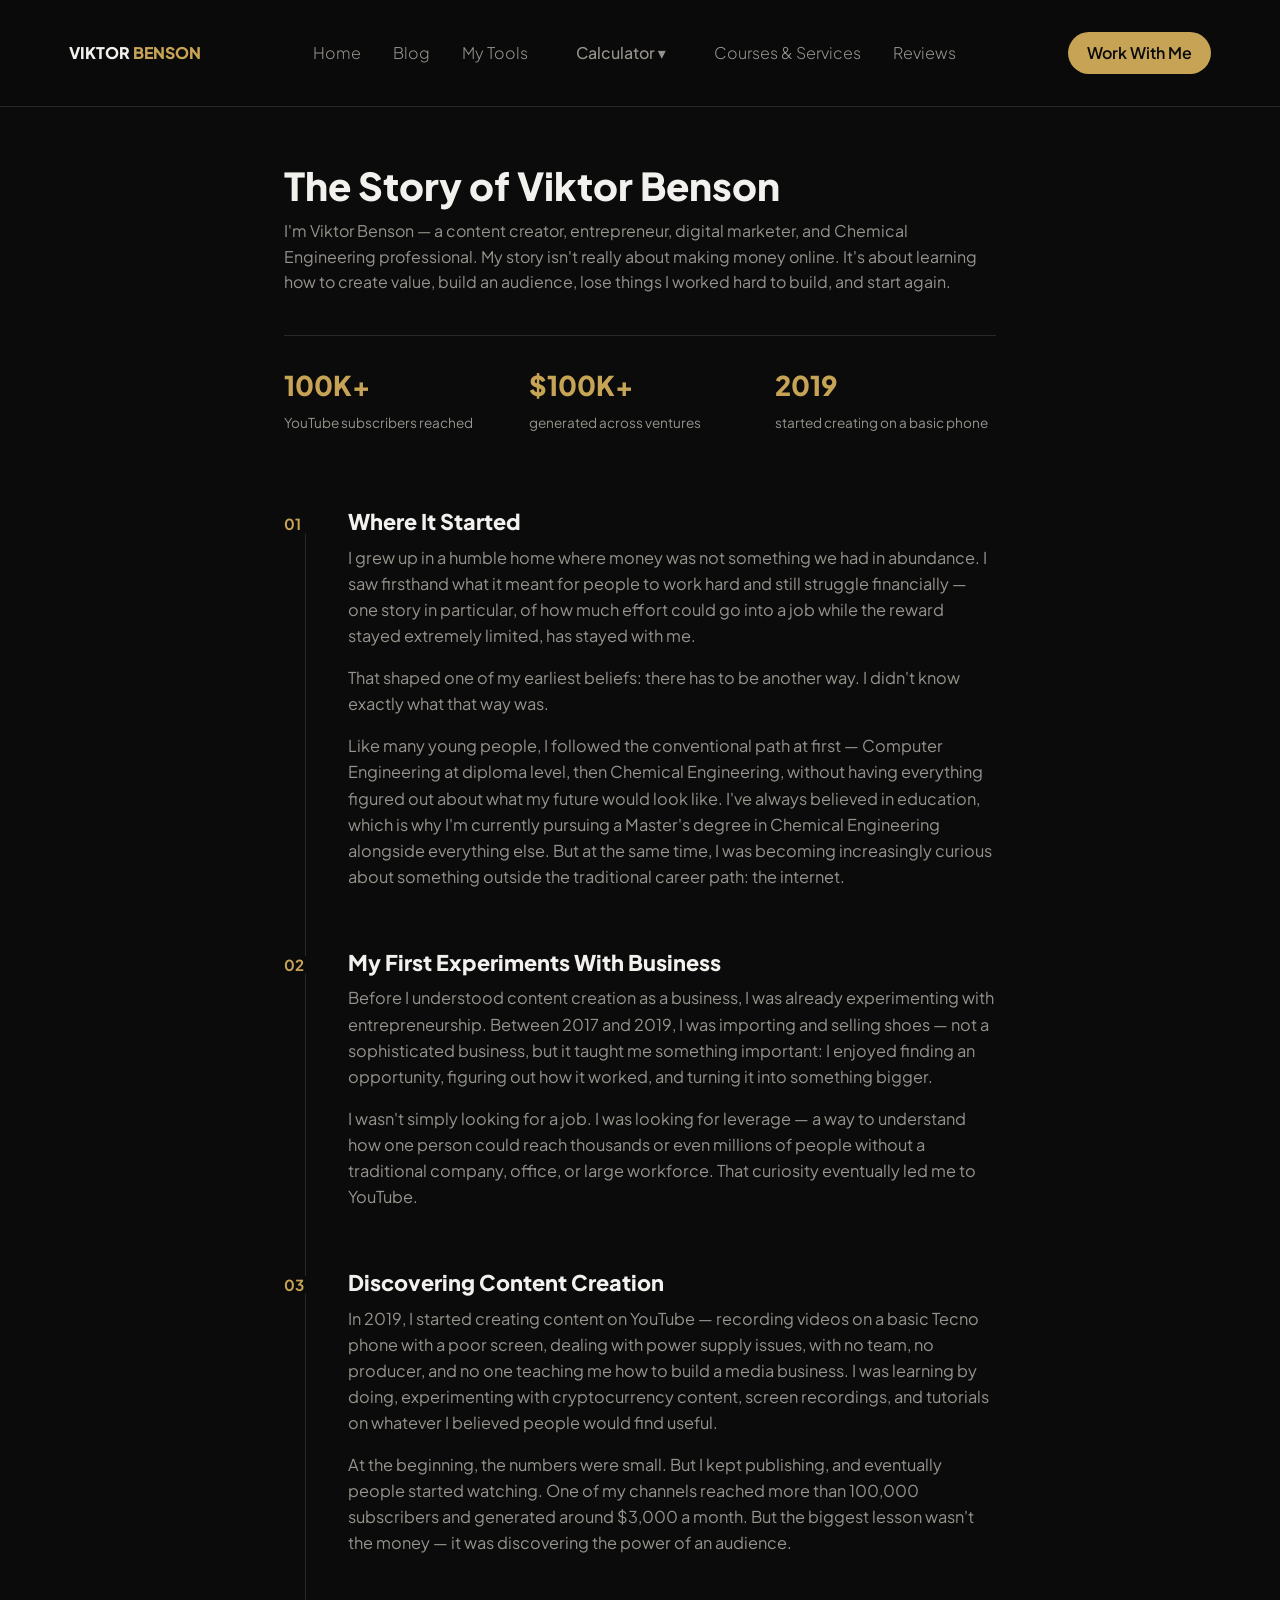
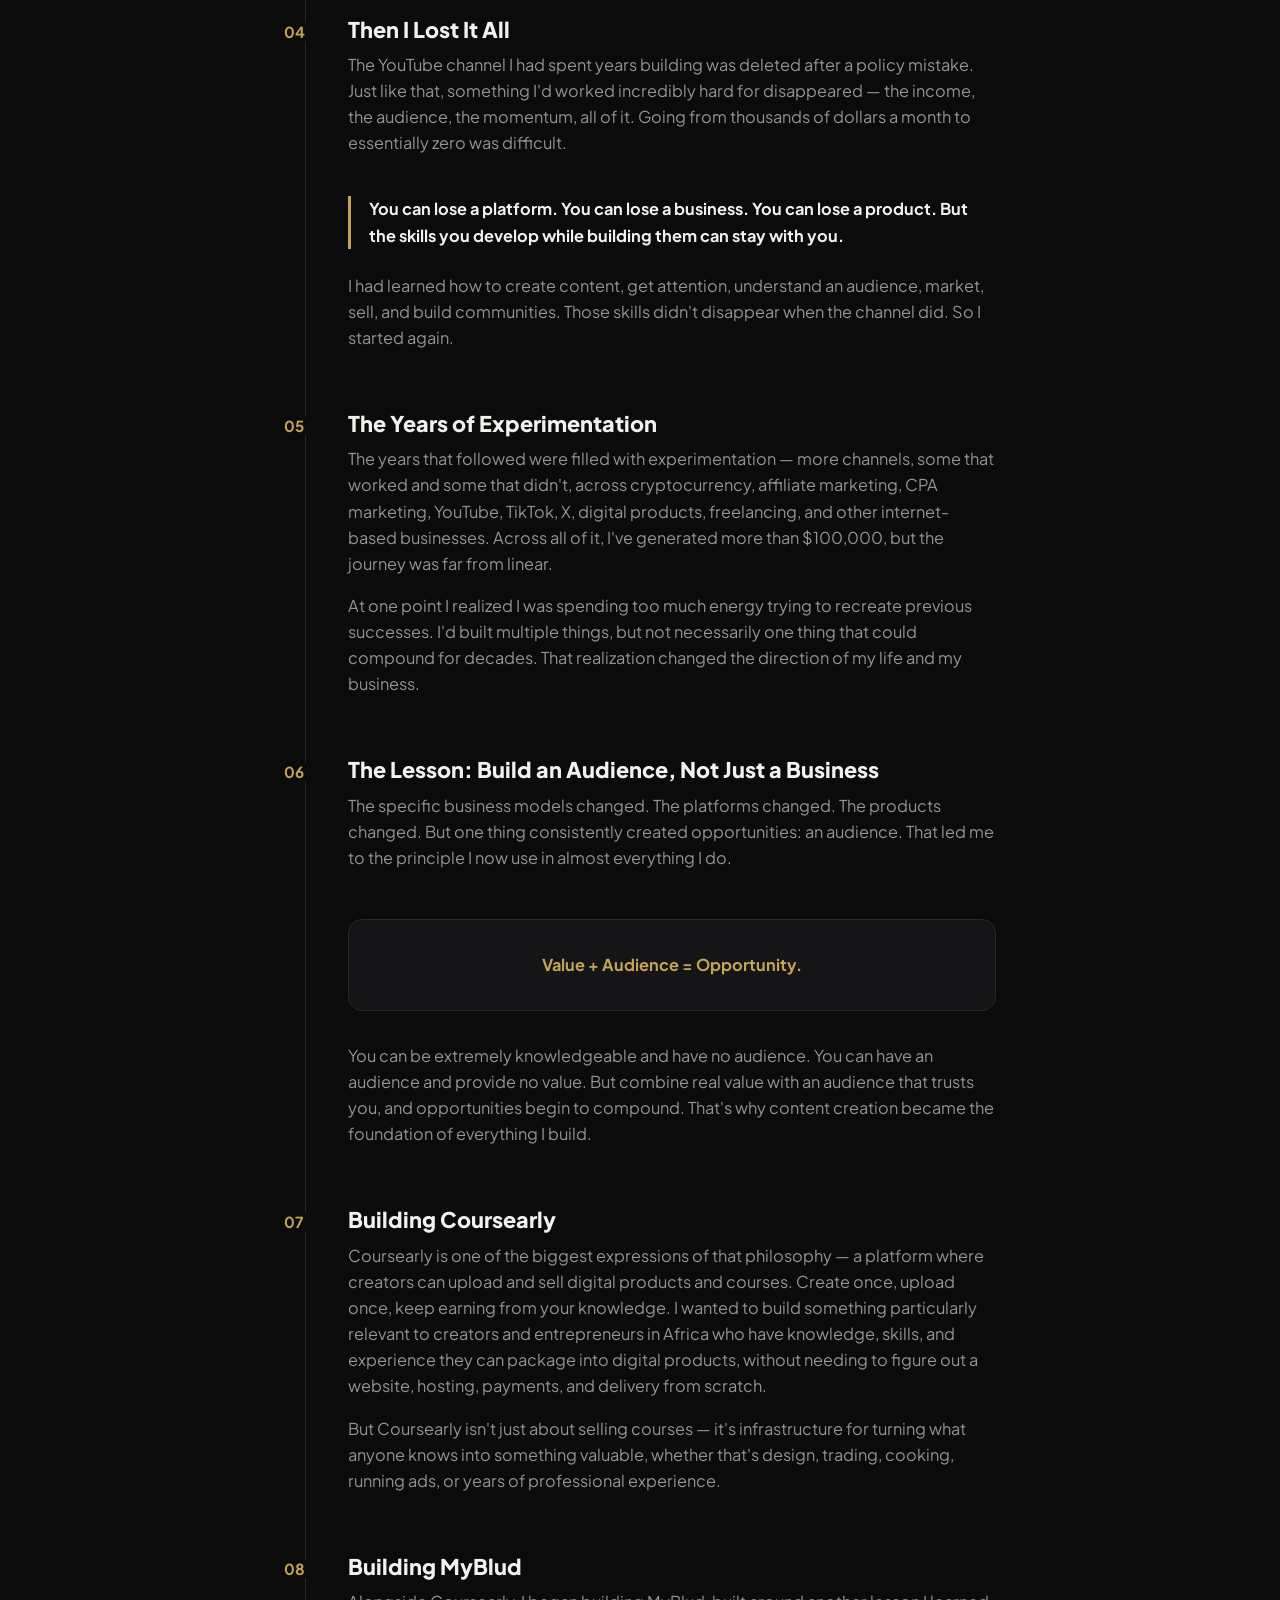
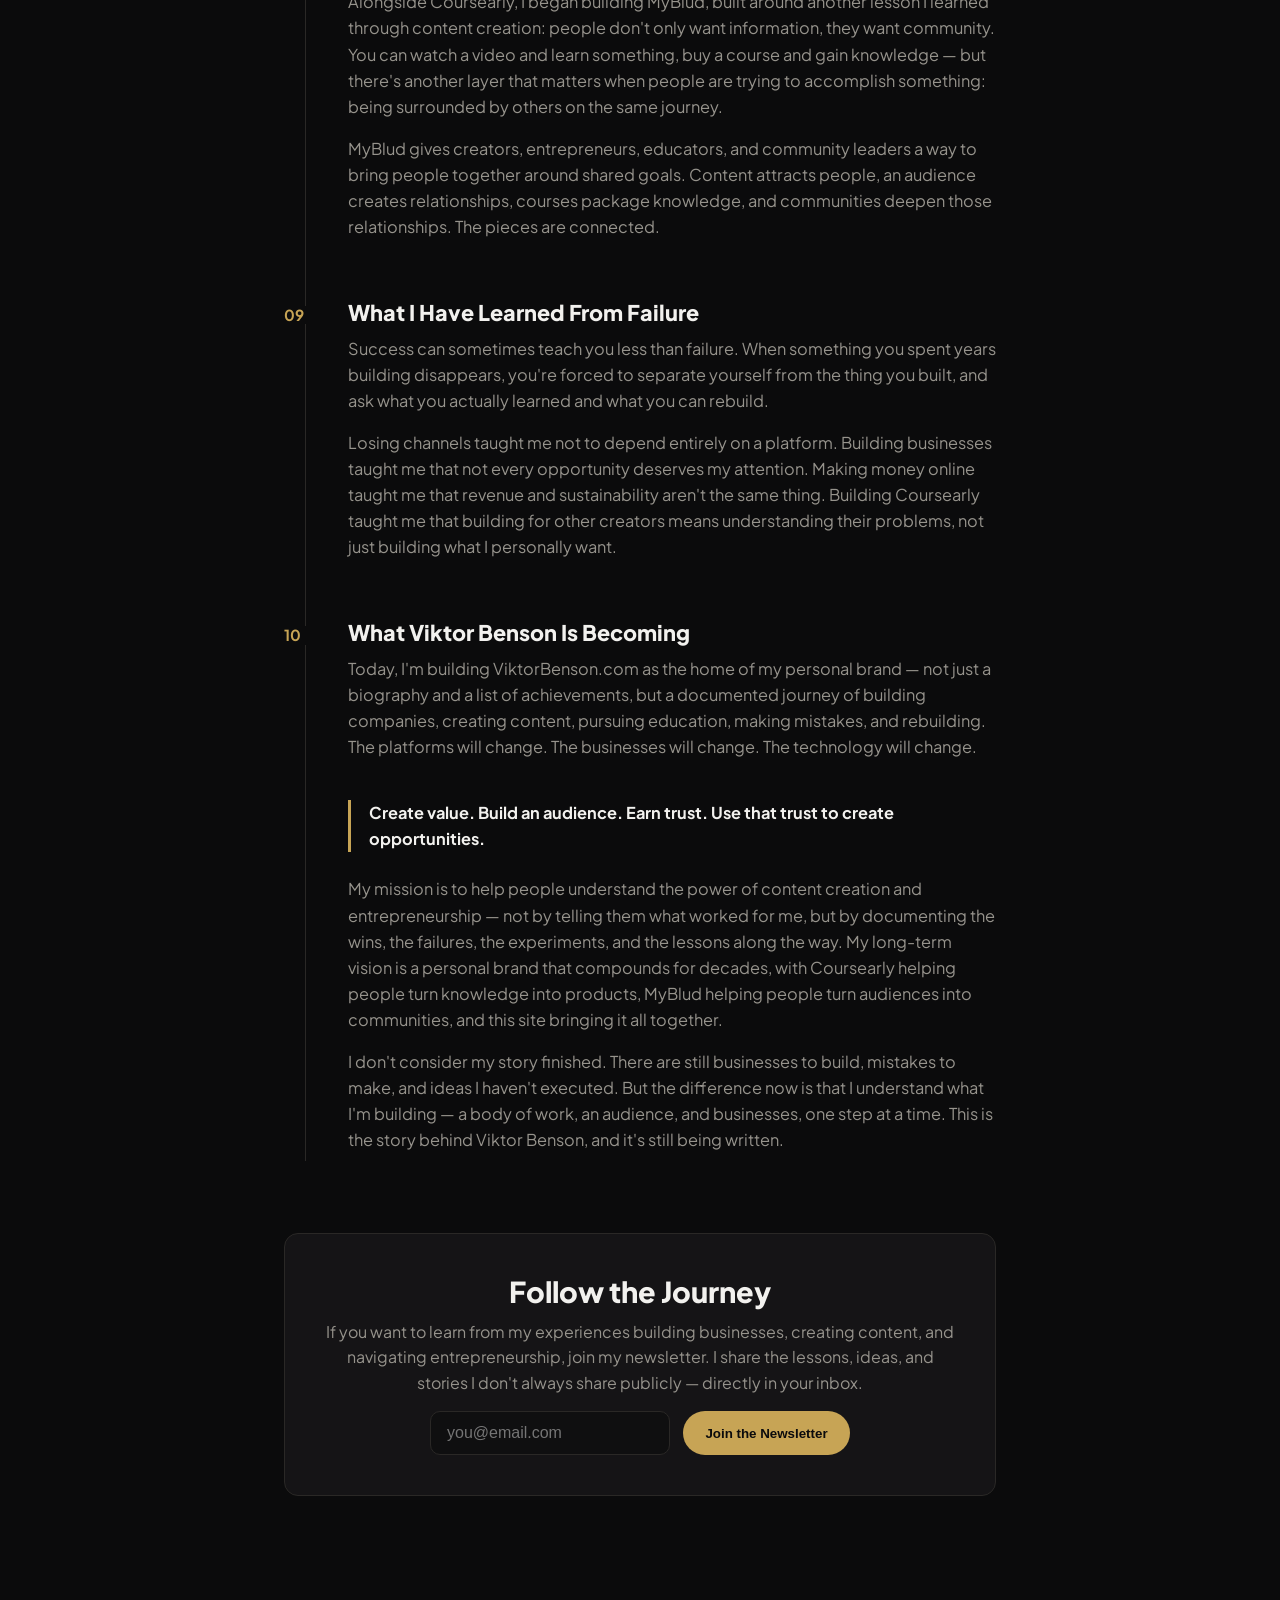
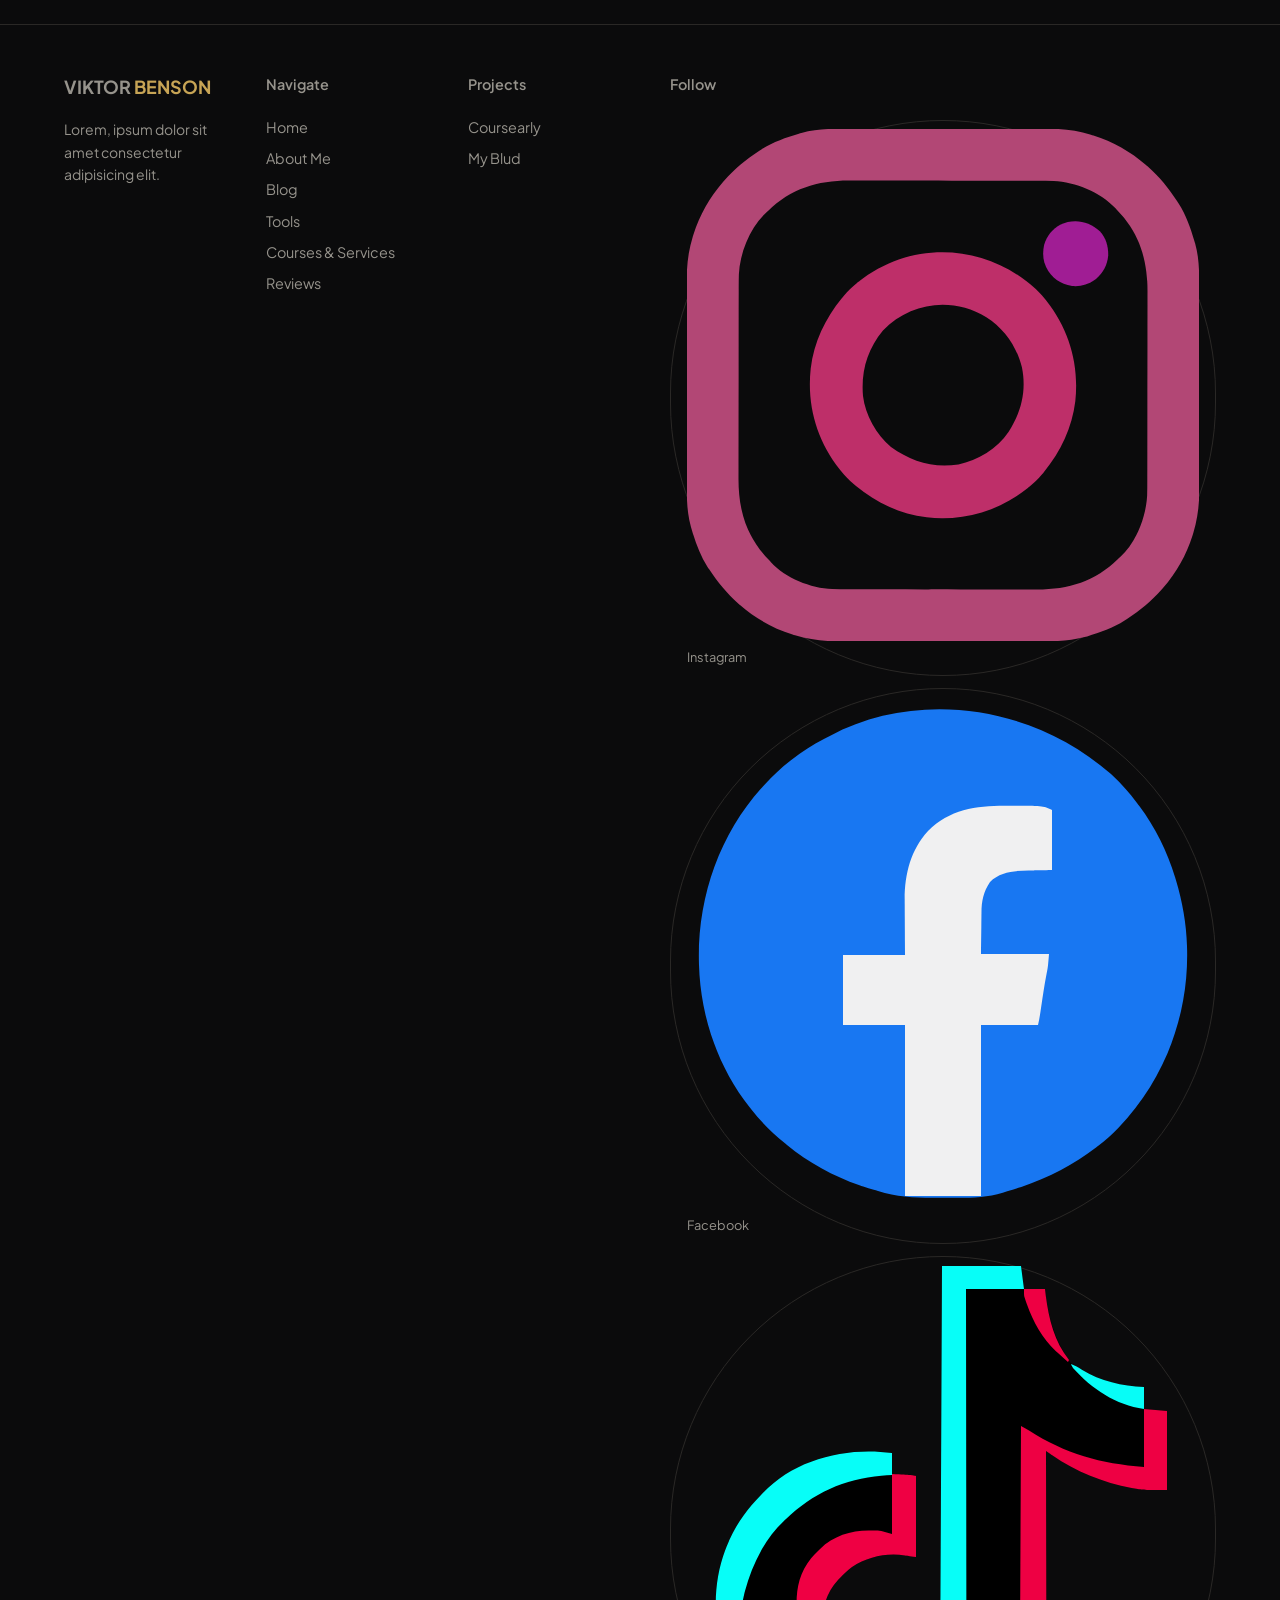
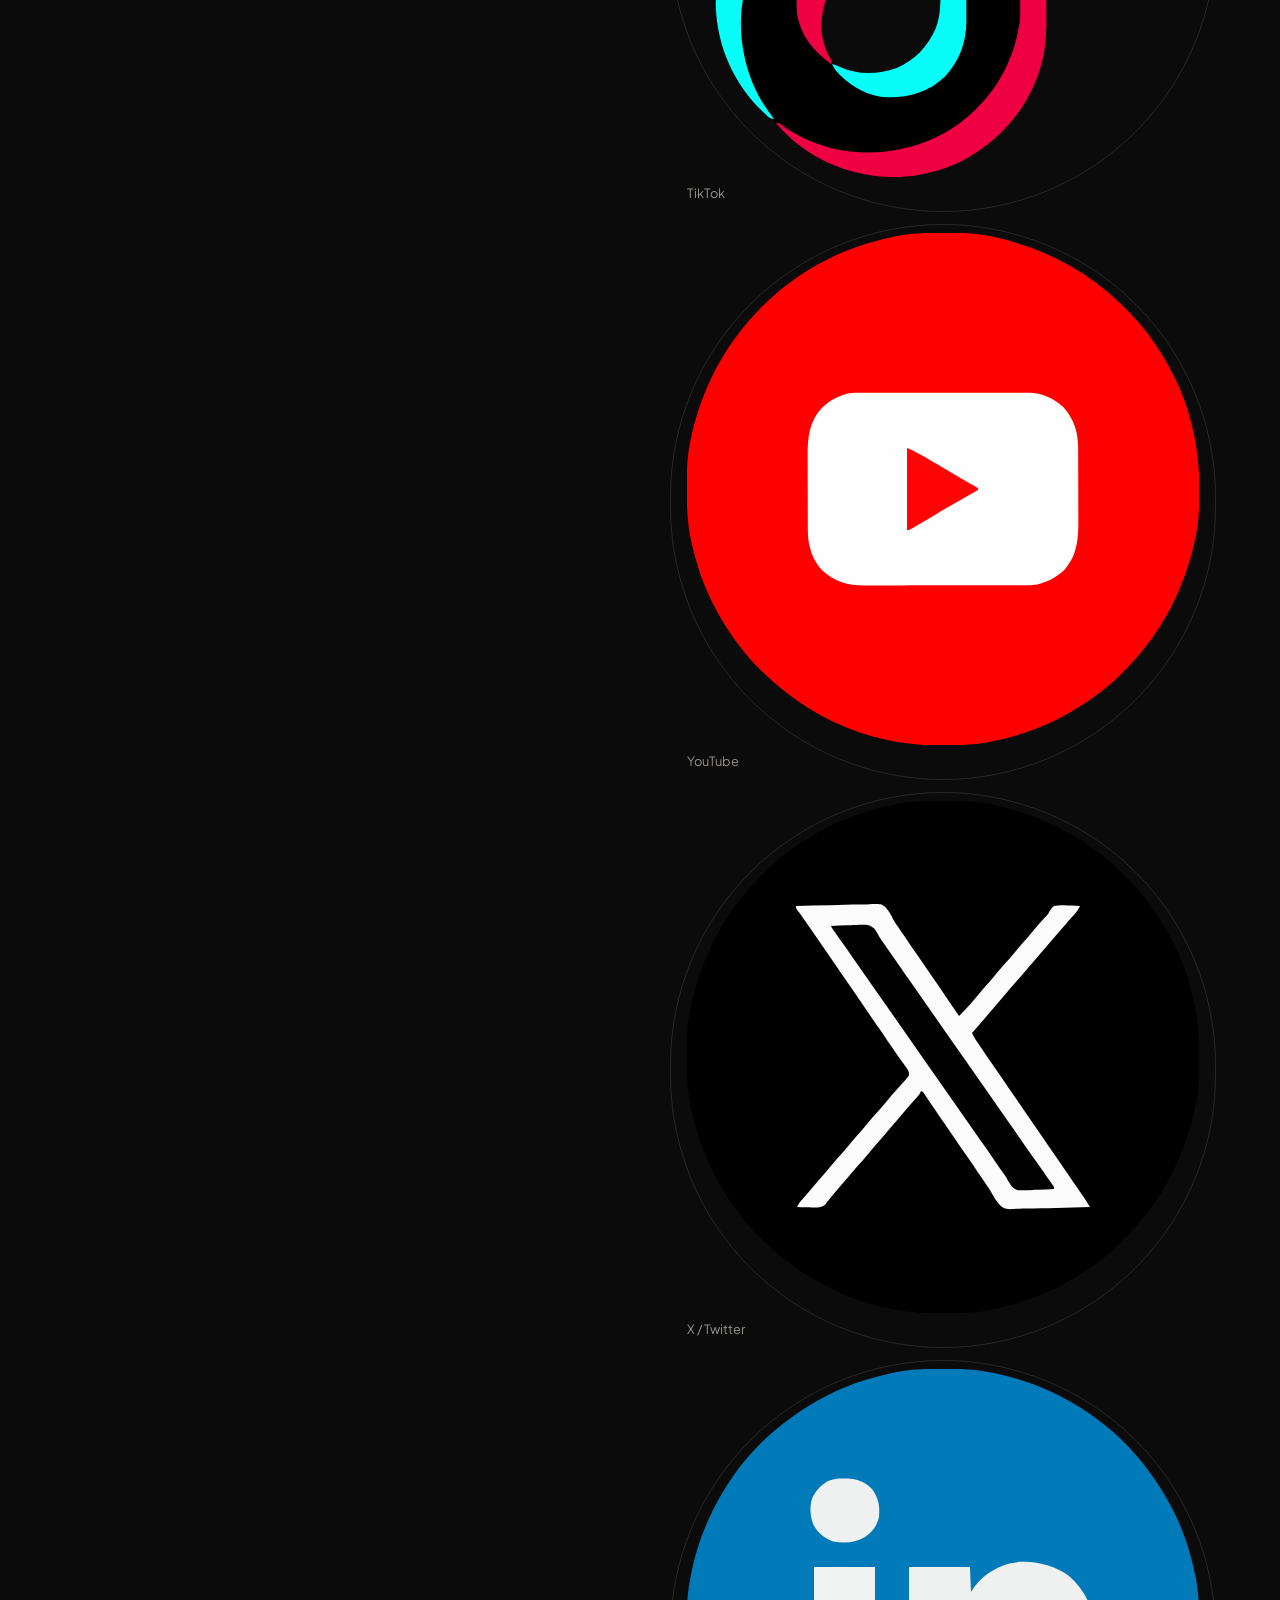
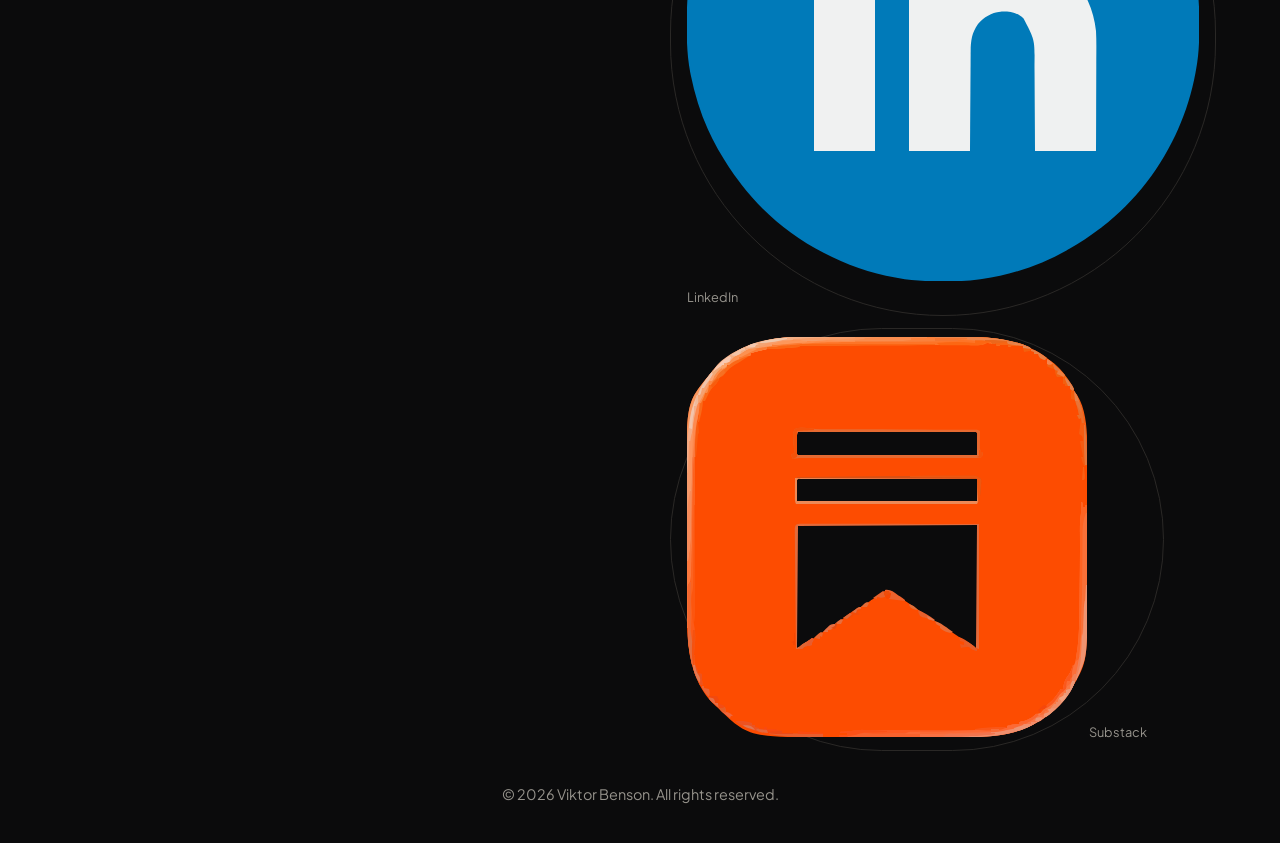
==== about.html @ d86a5a63 "Add files via upload" ====
<!DOCTYPE html>
<html lang="en">
<head>
    <meta charset="UTF-8">
    <meta name="viewport" content="width=device-width, initial-scale=1.0">
    <link rel="preconnect" href="https://fonts.googleapis.com">
    <link rel="preconnect" href="https://fonts.gstatic.com" crossorigin>
    <link href="https://fonts.googleapis.com/css2?family=Plus+Jakarta+Sans:ital,wght@0,400;0,500;0,600;0,700;0,800;1,500&display=swap" rel="stylesheet">
    <link rel="stylesheet" href="about.css">
    <title>Viktor Benson</title>
</head>
<body>

    <!-- NAVIGATION -->
     <nav class="site-nav">
        <div class="nav-inner">
            <a href="index.html" class="brand">VIKTOR <span>BENSON</span></a>
            <a href="index.html">Home</a>
            <a href="blog.html">Blog</a>
            <a href="mytools.html">My Tools</a>
            <div class="calc-dropdown">
      <input type="checkbox" id="calcToggle" class="calc-toggle">
      <label for="calcToggle" class="calc-trigger">Calculator ▾</label>
      <div class="calc-panel">
        <a href="#" class="calc-menu-item">
          <span class="calc-menu-title">YouTube Money Calculator</span>
          <span class="calc-menu-sub">Estimate earnings from views & RPM</span>
        </a>
        <a href="#" class="calc-menu-item">
          <span class="calc-menu-title">CPA Profit Calculator</span>
          <span class="calc-menu-sub">Estimate profit per CPA offer</span>
        </a>
        <a href="#" class="calc-menu-item">
          <span class="calc-menu-title">Affiliate Marketing Profit Calculator</span>
          <span class="calc-menu-sub">Estimate commission-based earnings</span>
        </a>
        <a href="#" class="calc-menu-item">
          <span class="calc-menu-title">Adsterra & Monetag Traffic Calculator</span>
          <span class="calc-menu-sub">Estimate ad network traffic revenue</span>
        </a>
      </div>
    </div>
            <a href="courses-services.html">Courses & Services</a>
            <a href="reviews.html">Reviews</a>
            <a href="courses-services.html" class="cta">Work With Me</a> 
        </div>   
     </nav>

     <!-- ABOUT PAGE -->
      <section class="about-page">
 
        <div class="about-header">
            <h1>The Story of Viktor Benson</h1>
            <p>I'm Viktor Benson — a content creator, entrepreneur, digital marketer, and Chemical Engineering professional. My story isn't really about making money online. It's about learning how to create value, build an audience, lose things I worked hard to build, and start again.</p>
        </div>
 
        <div class="about-stats">
          <div class="stat">
            <span class="stat-num">100K+</span>
            <span class="stat-label">YouTube subscribers reached</span> 
          </div>
           <div class="stat">
                <span class="stat-num">$100K+</span>
                <span class="stat-label">generated across ventures</span>
            </div>
            <div class="stat">
                <span class="stat-num">2019</span>
                <span class="stat-label">started creating on a basic phone</span>
            </div>
        </div>
            
          <div class="about-content">
 
            <h2><span>Where It Started</span></h2>
            <p>I grew up in a humble home where money was not something we had in abundance. I saw firsthand what it meant for people to work hard and still struggle financially — one story in particular, of how much effort could go into a job while the reward stayed extremely limited, has stayed with me.</p>
            <p>That shaped one of my earliest beliefs: there has to be another way. I didn't know exactly what that way was.</p>
            <p>Like many young people, I followed the conventional path at first — Computer Engineering at diploma level, then Chemical Engineering, without having everything figured out about what my future would look like. I've always believed in education, which is why I'm currently pursuing a Master's degree in Chemical Engineering alongside everything else. But at the same time, I was becoming increasingly curious about something outside the traditional career path: the internet.</p>
 
            <h2><span>My First Experiments With Business</span></h2>
            <p>Before I understood content creation as a business, I was already experimenting with entrepreneurship. Between 2017 and 2019, I was importing and selling shoes — not a sophisticated business, but it taught me something important: I enjoyed finding an opportunity, figuring out how it worked, and turning it into something bigger.</p>
            <p>I wasn't simply looking for a job. I was looking for leverage — a way to understand how one person could reach thousands or even millions of people without a traditional company, office, or large workforce. That curiosity eventually led me to YouTube.</p>
 
            <h2><span>Discovering Content Creation</span></h2>
            <p>In 2019, I started creating content on YouTube — recording videos on a basic Tecno phone with a poor screen, dealing with power supply issues, with no team, no producer, and no one teaching me how to build a media business. I was learning by doing, experimenting with cryptocurrency content, screen recordings, and tutorials on whatever I believed people would find useful.</p>
            <p>At the beginning, the numbers were small. But I kept publishing, and eventually people started watching. One of my channels reached more than 100,000 subscribers and generated around $3,000 a month. But the biggest lesson wasn't the money — it was discovering the power of an audience.</p>
 
            <h2><span>Then I Lost It All</span></h2>
            <p>The YouTube channel I had spent years building was deleted after a policy mistake. Just like that, something I'd worked incredibly hard for disappeared — the income, the audience, the momentum, all of it. Going from thousands of dollars a month to essentially zero was difficult.</p>
            <p class="pull-quote">You can lose a platform. You can lose a business. You can lose a product. But the skills you develop while building them can stay with you.</p>
            <p>I had learned how to create content, get attention, understand an audience, market, sell, and build communities. Those skills didn't disappear when the channel did. So I started again.</p>
 
            <h2><span>The Years of Experimentation</span></h2>
            <p>The years that followed were filled with experimentation — more channels, some that worked and some that didn't, across cryptocurrency, affiliate marketing, CPA marketing, YouTube, TikTok, X, digital products, freelancing, and other internet-based businesses. Across all of it, I've generated more than $100,000, but the journey was far from linear.</p>
            <p>At one point I realized I was spending too much energy trying to recreate previous successes. I'd built multiple things, but not necessarily one thing that could compound for decades. That realization changed the direction of my life and my business.</p>
 
            <h2><span>The Lesson: Build an Audience, Not Just a Business</span></h2>
            <p>The specific business models changed. The platforms changed. The products changed. But one thing consistently created opportunities: an audience. That led me to the principle I now use in almost everything I do.</p>
            <p class="pull-quote pull-quote-hero">Value + Audience = Opportunity.</p>
            <p>You can be extremely knowledgeable and have no audience. You can have an audience and provide no value. But combine real value with an audience that trusts you, and opportunities begin to compound. That's why content creation became the foundation of everything I build.</p>
 
            <h2><span>Building Coursearly</span></h2>
            <p>Coursearly is one of the biggest expressions of that philosophy — a platform where creators can upload and sell digital products and courses. Create once, upload once, keep earning from your knowledge. I wanted to build something particularly relevant to creators and entrepreneurs in Africa who have knowledge, skills, and experience they can package into digital products, without needing to figure out a website, hosting, payments, and delivery from scratch.</p>
            <p>But Coursearly isn't just about selling courses — it's infrastructure for turning what anyone knows into something valuable, whether that's design, trading, cooking, running ads, or years of professional experience.</p>
 
            <h2><span>Building MyBlud</span></h2>
            <p>Alongside Coursearly, I began building MyBlud, built around another lesson I learned through content creation: people don't only want information, they want community. You can watch a video and learn something, buy a course and gain knowledge — but there's another layer that matters when people are trying to accomplish something: being surrounded by others on the same journey.</p>
            <p>MyBlud gives creators, entrepreneurs, educators, and community leaders a way to bring people together around shared goals. Content attracts people, an audience creates relationships, courses package knowledge, and communities deepen those relationships. The pieces are connected.</p>
 
            <h2><span>What I Have Learned From Failure</span></h2>
            <p>Success can sometimes teach you less than failure. When something you spent years building disappears, you're forced to separate yourself from the thing you built, and ask what you actually learned and what you can rebuild.</p>
            <p>Losing channels taught me not to depend entirely on a platform. Building businesses taught me that not every opportunity deserves my attention. Making money online taught me that revenue and sustainability aren't the same thing. Building Coursearly taught me that building for other creators means understanding their problems, not just building what I personally want.</p>
 
            <h2><span>What Viktor Benson Is Becoming</span></h2>
            <p>Today, I'm building ViktorBenson.com as the home of my personal brand — not just a biography and a list of achievements, but a documented journey of building companies, creating content, pursuing education, making mistakes, and rebuilding. The platforms will change. The businesses will change. The technology will change.</p>
            <p class="pull-quote">Create value. Build an audience. Earn trust. Use that trust to create opportunities.</p>
            <p>My mission is to help people understand the power of content creation and entrepreneurship — not by telling them what worked for me, but by documenting the wins, the failures, the experiments, and the lessons along the way. My long-term vision is a personal brand that compounds for decades, with Coursearly helping people turn knowledge into products, MyBlud helping people turn audiences into communities, and this site bringing it all together.</p>
            <p>I don't consider my story finished. There are still businesses to build, mistakes to make, and ideas I haven't executed. But the difference now is that I understand what I'm building — a body of work, an audience, and businesses, one step at a time. This is the story behind Viktor Benson, and it's still being written.</p>
 
        </div>
 
        <div class="about-cta">
            <h2><span>Follow the Journey</span></h2>
            <p>If you want to learn from my experiences building businesses, creating content, and navigating entrepreneurship, join my newsletter. I share the lessons, ideas, and stories I don't always share publicly — directly in your inbox.</p>
            <form class="about-cta-form">
                <input type="email" required placeholder="you@email.com" name="email">
                <button type="submit">Join the Newsletter</button>
            </form>
        </div>
 
     </section>

  <!-- FOOTER -->
      <footer class="site-footer">
       <div class="footer-grid">
 
    <div class="footer-brand">
      <p class="footer-brand-name">VIKTOR <span>BENSON</span></p>
      <p class="footer-tagline">Lorem, ipsum dolor sit amet consectetur adipisicing elit.</p>
    </div>
 
    <div class="footer-links">
      <p class="footer-heading">Navigate</p>
      <a href="index.html">Home</a>
      <a href="about.html">About Me</a>
      <a href="blog.html">Blog</a>
      <a href="mytools.html">Tools</a>
      <a href="courses-services.html">Courses & Services</a>
      <a href="reviews.html">Reviews</a>
    </div>
 
    <div class="footer-links">
      <p class="footer-heading">Projects</p>
      <a href="www.coursearly.com">Coursearly</a>
      <a href="#">My Blud</a>
    </div>
 
    <div class="footer-social">
      <p class="footer-heading">Follow</p>
        <a href="#" class="social-link"><span><img src="instagram.svg" alt="Instagram"></span> Instagram</a>
        <a href="#" class="social-link"><span><img src="communication.svg" alt="Facebook"></span> Facebook</a>
        <a href="#" class="social-link"><span><img src="tik-tok.svg" alt="TikTok"></span> TikTok</a>
        <a href="#" class="social-link"><span><img src="youtube.svg" alt="YouTube"></span> YouTube</a>
        <a href="#" class="social-link"><span><img src="twitter.svg" alt="X"></span> X / Twitter</a>
        <a href="#" class="social-link"><span><img src="linkedin.svg" alt="X"></span> LinkedIn</a>
        <a href="#" class="social-link"><span><img src="substack.svg" alt="Substack"></span> Substack</a>
    </div>
 
  </div>

     <p class="footer-copyright">© 2026 Viktor Benson. All rights reserved.</p>
      </footer>
    
    
</body>
</html>
---- about.css ----
/* ==================== ABOUT.CSS ============== */

:root{
--bg:#0B0B0C;
--card:#151416;
--border:#2A2826;
--text:#F2F1EE;
--sub:#96938C;
--gold:#C7A455;
}

*{ box-sizing: border-box;}

body{
    margin: 0; 
    background: var(--bg);
    color: var(--text);
    font-family: 'Plus Jakarta Sans', ui-sans-serif, system-ui,sans-serif;
    line-height: 1.6;
}

h1,h2,h3{ font-weight: 800; line-height: 1.2; margin: 0 0 .6rem;}
h1{ font-size: 2.4rem;}
h2{ font-size: 1.8rem;}
h3{ font-size: 1.2rem;}
p{ margin: 0 0 1rem; color: var(--sub);}
a{ color: var(--gold); text-decoration: none;}
a:hover{ text-decoration: none;}

/* ---------- NAV (Shared shell, duplicated per page) ---------- */
.site-nav{
    position: sticky;
    top: 0;
    z-index: 50;
    display: flex;
    flex-wrap: wrap;
    align-items: center;
    gap: 2rem;
    padding: 1rem 2rem;
    background: rgba(11, 11, 12, .9);
    backdrop-filter: blur(10px);
    border-bottom: 1px solid var(--border);
}
.nav-inner{
    max-width: 1500px;
    margin: 0 auto;
    display: flex;
    flex-wrap: wrap;
    align-items: center;
    gap: 2rem;
    padding: 1rem 1.5rem;
}
.site-nav a{
    color: var(--sub); 
    font-weight: 300;
    border-radius: 999px;
    transition: background .2s ease, color .2s ease;
}

.site-nav a:hover {
    color: var(--text);
    text-decoration: none;
}
.site-nav .brand{ color: var(--text); font-weight: 800; margin-right: 5rem; text-decoration: none;}
.site-nav .brand span{ color: var(--gold);}
.site-nav .cta{
    margin-left: 5rem;
    background: var(--gold);
    color: #0B0B0C;
    padding: .5rem 1.2rem;
    border-radius: 999px;
    font-weight: 600;
}

.site-nav .cta:hover{
    background: #D8B76A;
    color: #0B0B0C;
}

/* ---------- CALCULATOR DROPDOWN */
.calc-dropdown{
    position: relative;
    display: inline-flex;
    align-items: center;
}
.calc-toggle{ display: none;}
.calc-trigger{
    cursor: pointer;
    color: var(--sub);
    font-weight: 500;
    padding: .5rem 1rem;
    border-radius: 999px;
    transition: background .2s ease, color .2s ease; user-select: none;
}
.calc-trigger:hover{ color: var(--text) ;}
.calc-panel{
    position: fixed;
    top:4.2rem;
    right: 1.25rem;
    width: 260px;
    background: var(--card);
    border: 1px solid var(--border);
    border-radius: 14px;
    padding: .5rem;
    box-shadow: 0 12px 30px rgba(0, 0, 0, .5);
    display: none;
    z-index: 60;
}
.calc-toggle:checked ~ .calc-panel{ display: block;}
.calc-menu-item{
    display: flex;
    flex-direction: column;
    gap: .15rem;
    padding: .7rem .8rem;
    border: 1px solid transparent;
    text-decoration: none;
}
.calc-menu-item:hover, .calc-menu-item:focus, .calc-menu-item:active{ border-color: var(--gold); text-decoration: none;}
.calc-menu-title{ display: block; color: var(--text); font-weight: 600; font-size: .9rem;}
.calc-menu-title:hover, .calc-menu-title:focus, .calc-menu-title:active{ color: var(--gold);}
.calc-menu-sub{ display: block; color: var(--sub); font-size: .78rem;}


/* ---------- PAGE WRAPPER --------- */
.about-page{
    max-width: 760px;
    margin: 0 auto;
    padding: 3.5rem 1.5rem 4rem;
}

/* --------- HEADER --------- */
.about-header{
    margin-bottom: 2.5rem;
}
.about-header .about-intro{
    font-size: 1.1rem;
    color: var(--text);
    max-width: 42rem;
}

/* ---------- STATS STRIP --------- */
.about-stats{
    display: flex;
    flex-wrap: wrap;
    gap: 1.5rem;
    border-top: 1px solid var(--border);
    padding: 1.75rem 0;
    margin-bottom: 3rem;
}
.stat{
    flex: 1 1 160px;
}
.stat-num{
    display: block;
    font-size: 1.7rem;
    font-weight: 800;
    color: var(--gold);
}
.stat-label{
    display: block;
    font-size: .85rem;
    color: var(--sub);
    margin-top: .25rem;
}

/* ---------- CONTENT ---------- */
.about-content{
    position: relative;
    display: grid;
    grid-template-columns: 2.75rem 1fr;
    column-gap: 1.25rem;
    margin-bottom: 4rem;
}
.about-content::before{
    content: '';
    position: absolute;
    left: 1.3rem;
    top: .5rem;
    bottom: .5rem;
    width: 1px;
    background: var(--border);
}
.about-content{ counter-reset: chapter;}
.about-content h2{
    grid-column: 1 / -1;
    display: grid;
    grid-template-columns: 2.75rem 1fr;
    column-gap: 1.25rem;
    align-items: baseline;
    counter-increment: chapter;
    margin-top: 2.75rem;
    font-size: 1.35rem;
    position: relative;
    z-index: 1;
}
.about-content h2:first-of-type{ margin-top: 0;}
.about-content h2::before{
    content: counter(chapter, decimal-leading-zero);
    grid-column: 1;
    color: var(--gold);
    font-size: .95rem;
    font-weight: 700;
    background: var(--bg);
}
.about-content h2 span{ grid-column: 2;}
.about-content p{ grid-column: 2; font-size: 1.02rem;}

.pull-quote{
    font-size: 1.2rem;
    font-weight: 700;
    color: var(--text);
    border-left: 3px solid var(--gold);
    padding-left: 1.1rem;
    margin: 1.5rem 0;
}
.pull-quote-hero{
    grid-column: 1 / -1;
    border-left: none;
    padding: 2rem 1.5rem;
    margin: 2rem 0;
    text-align: center;
    font-size: 1.8rem;
    color: var(--gold);
    background: var(--card);
    border: 1px solid var(--border);
    border-radius: 14px;
}

/* ---------- CTA ---------- */
.about-cta{
    background: var(--card);
    border: 1px solid var(--border);
    border-radius: 14px;
    padding: 2.5rem;
    text-align: center;
    margin-top: 3rem;
    transition: border-color .2s ease;
}
.about-cta:hover{ border-color: var(--gold);} 
.about-cta-form{
    display: flex;
    flex-wrap: wrap;
    gap: .8rem;
    justify-content: center;
    max-width: 420px;
    margin: .5rem auto 0;
}
.about-cta-form input{
    flex: 1;
    min-width: 200px;
    background: #0F0F10;
    border: 1px solid var(--border);
    color: var(--text);
    border-radius: 10px;
    padding: .75rem 1rem;
    font-size: 1rem;
}
.about-cta-form input:focus{ outline: none; border-color: var(--gold);}
.about-cta-form button{
    background: var(--gold);
    color: #0B0B0C;
    border: none;
    font-weight: 600;
    padding: .75rem 1.4rem;
    border-radius: 999px;
    cursor: pointer;
}
.about-cta-form button:hover{ background: #D8B76A;}

/* ---------- FOOTER ---------- */
.site-footer{
    border-top: 1px solid var(--border);
    padding: 3rem 1.5rem 1.25rem;
    font-size: .9rem;
    display: flex;
    flex-direction: column;
    margin-top: 4rem;
}
.site-footer > p:last-child,
.footer-copyright{
    display: block;
    width: 100%;
    text-align: center;
    color: var(--sub);
    margin-top: 2rem;
}

.footer-grid{
    max-width: 72rem;
    margin: 0 auto;
    display: grid;
    grid-template-columns: 1fr;
    gap: 2.5rem;
}

@media (min-width: 768px){
    .footer-grid{ grid-template-columns: repeat(4, 1fr);}
}

.footer-brand{ font-weight: 700; font-size: 1.125rem; margin: 0 0 .5rem; text-align: left;}
.footer-brand span{ color: var(--gold);}
.footer-tagline{ font-size: .875rem; font-weight: 400; color: var(--sub); margin-top: 0; text-align: left;}

.footer-heading{ font-weight: 600; margin-bottom: .75rem; width: 100%;}

.footer-links{
    display: flex;
    flex-direction: column;
    gap: .5rem;
    color: var(--sub);
}
.footer-links a{ color: inherit;}
.footer-links a:hover{ color: var(--text)}

.footer-social{
    display: flex;
    flex-wrap: wrap;
    gap: .75rem;
}
.footer-social a{
    font-size: .8rem;
    color: var(--sub);
    border: 1px solid var(--border);
    border-radius: 999px;
    padding: .5rem 1rem;
}
.footer-social a:hover{ color: var(--text); border-color: var(--gold); }

/* ---------- RESPONSIVE --------- */
@media (max-width: 700px){
    .site-nav{ flex-direction: column; align-items: flex-start;}
    h1{ font-size: 1.9rem;}
    .hero{ flex-direction: column;}
}
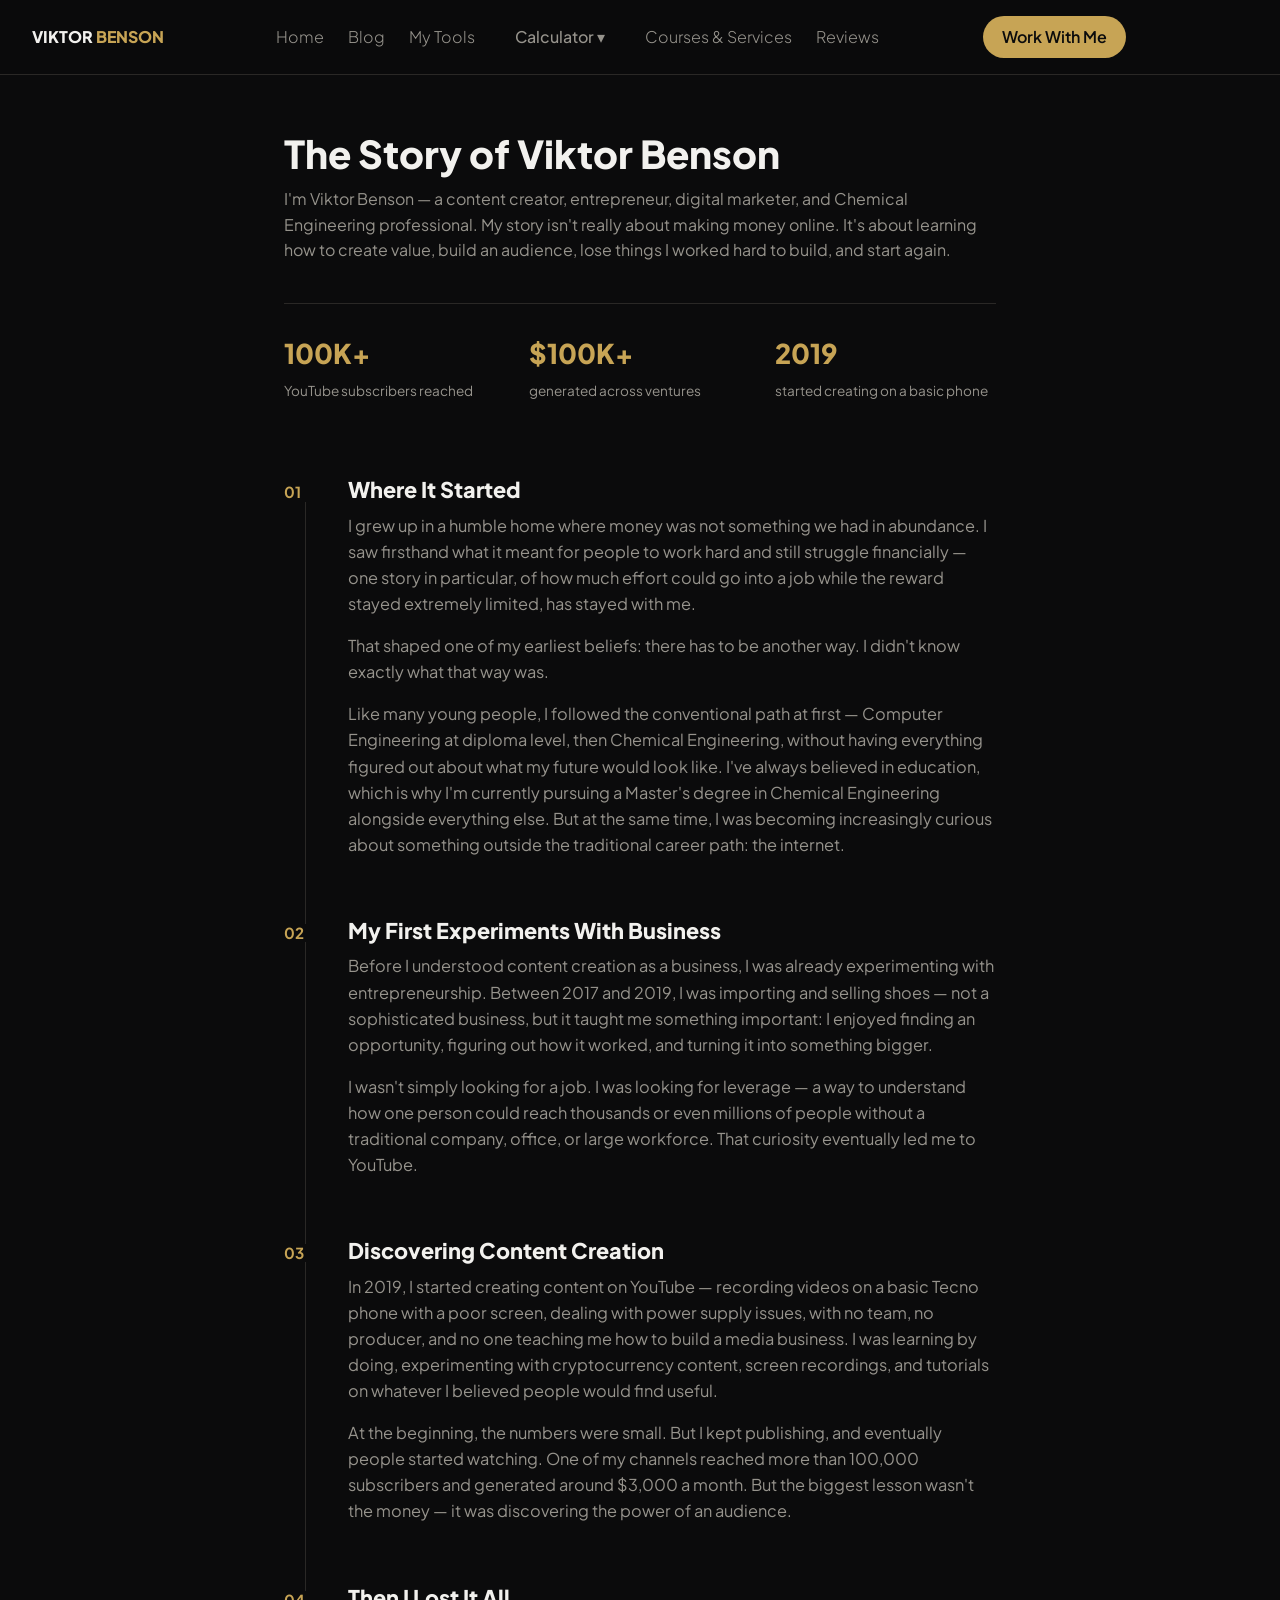
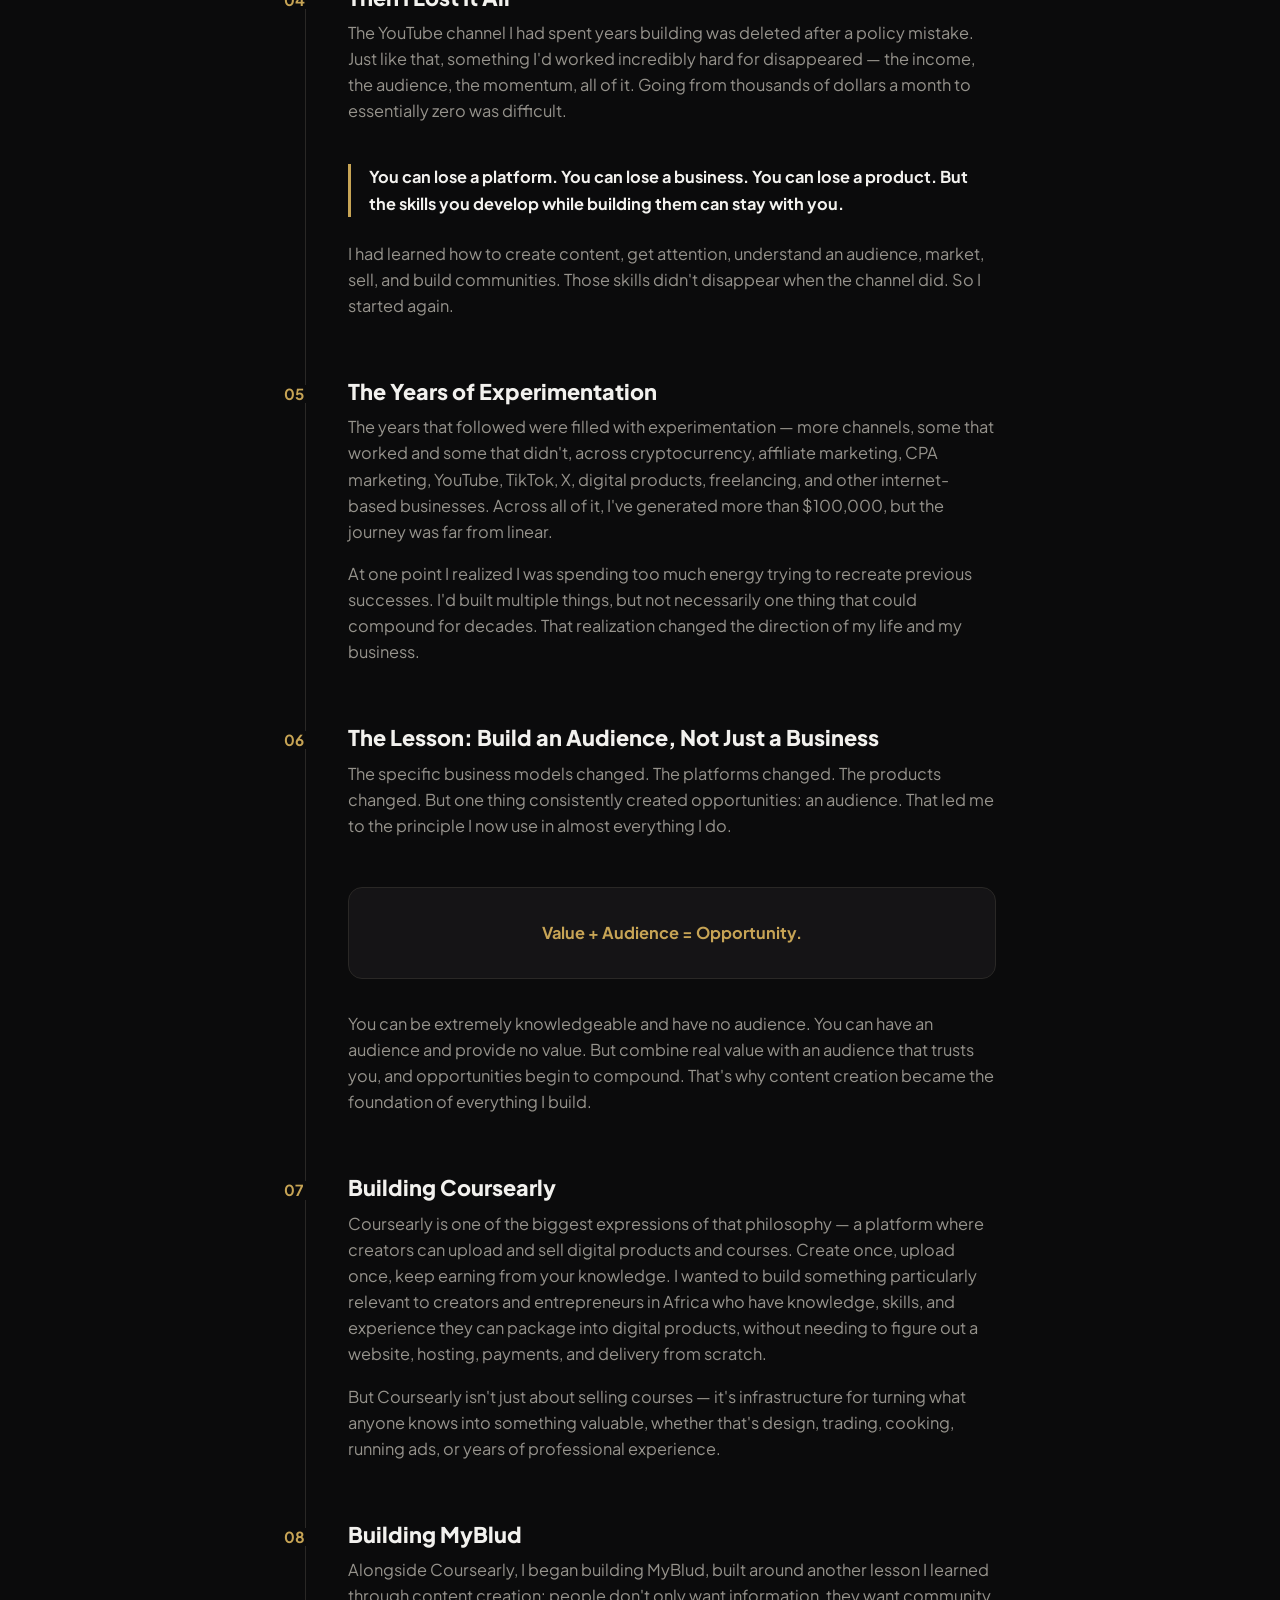
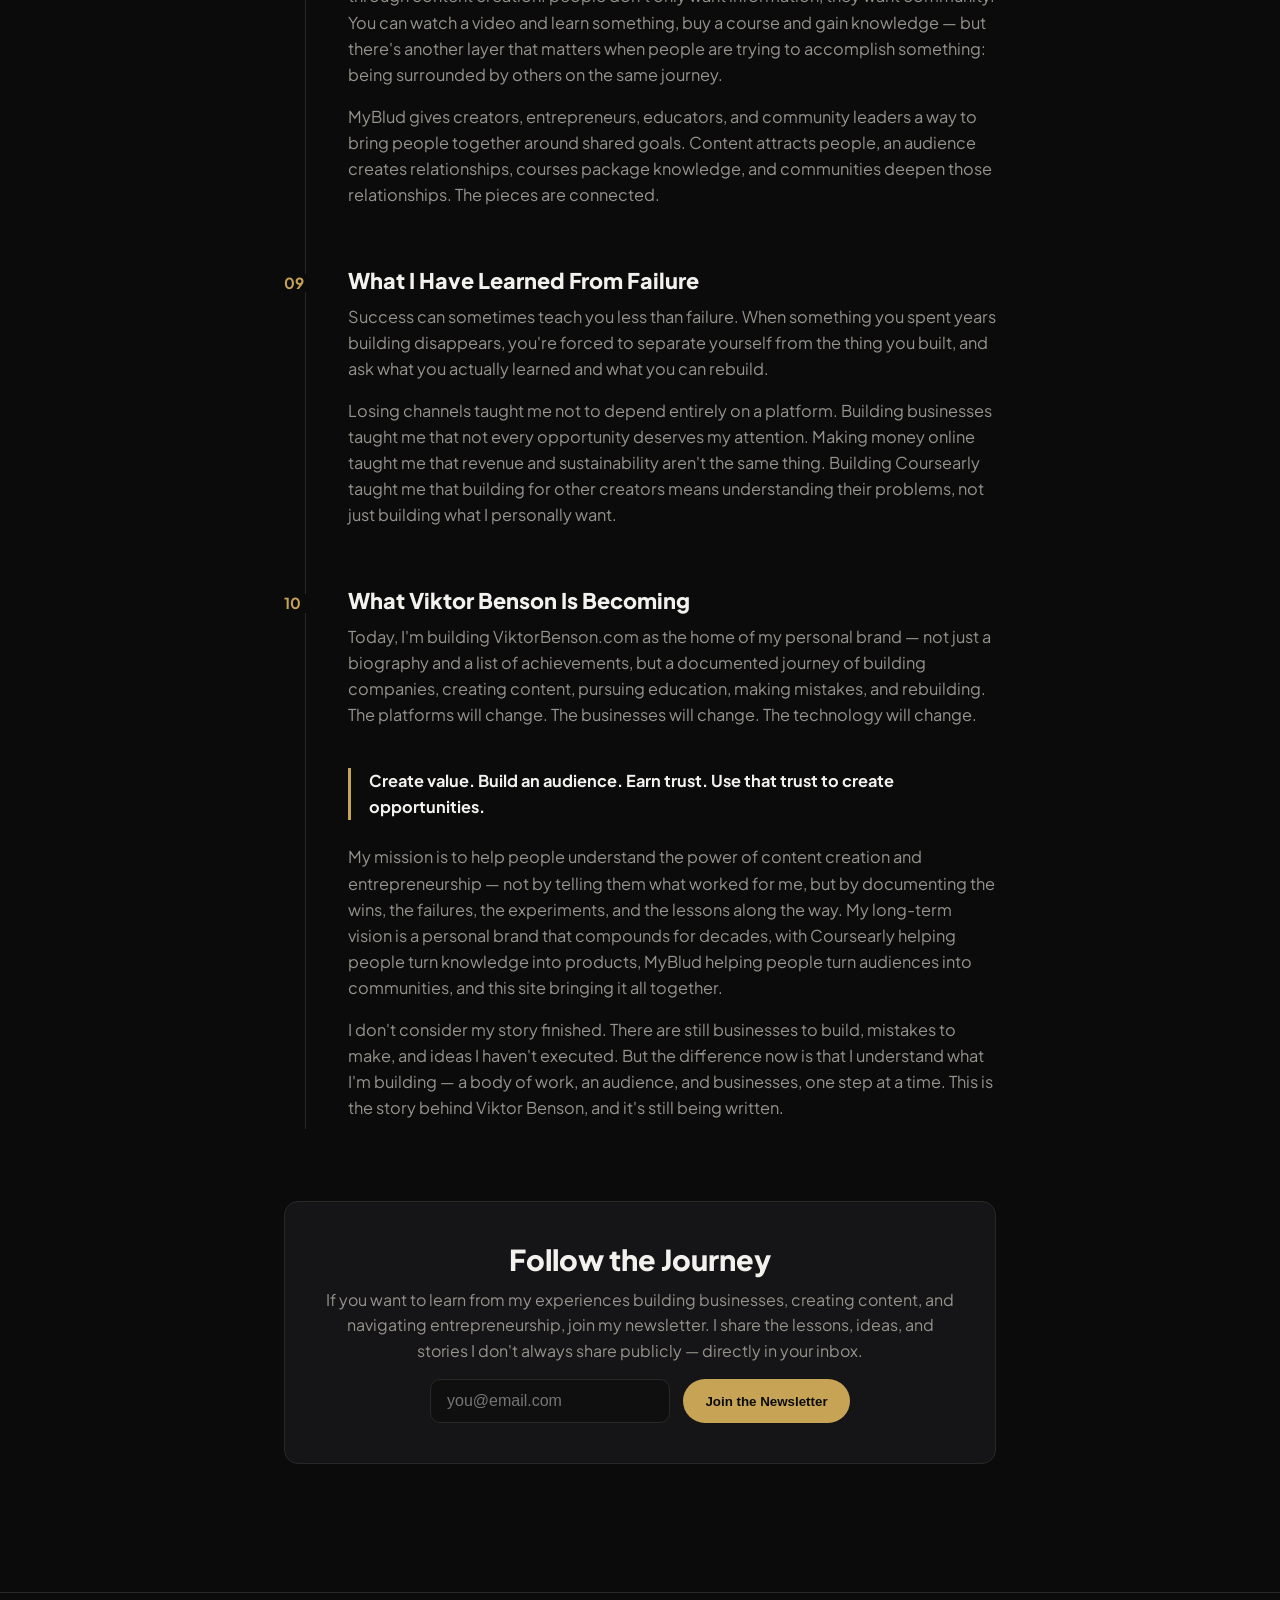
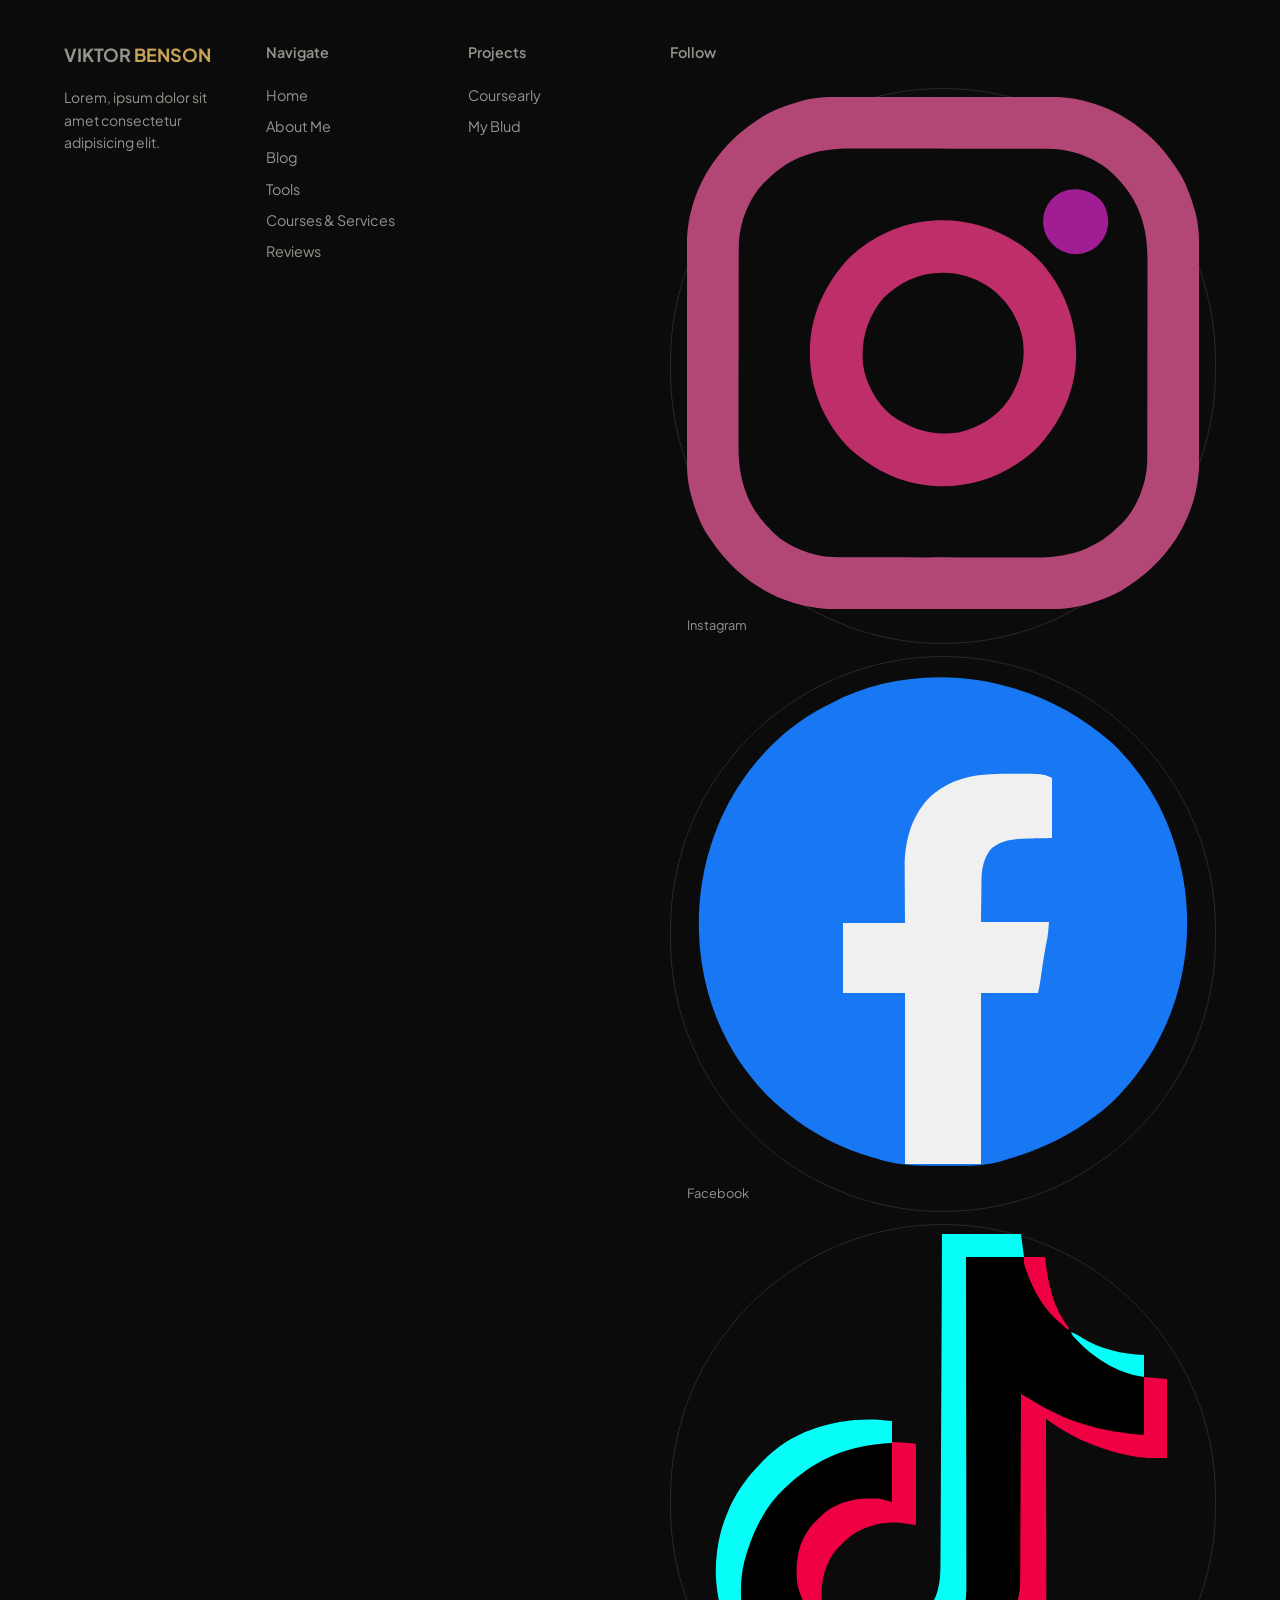
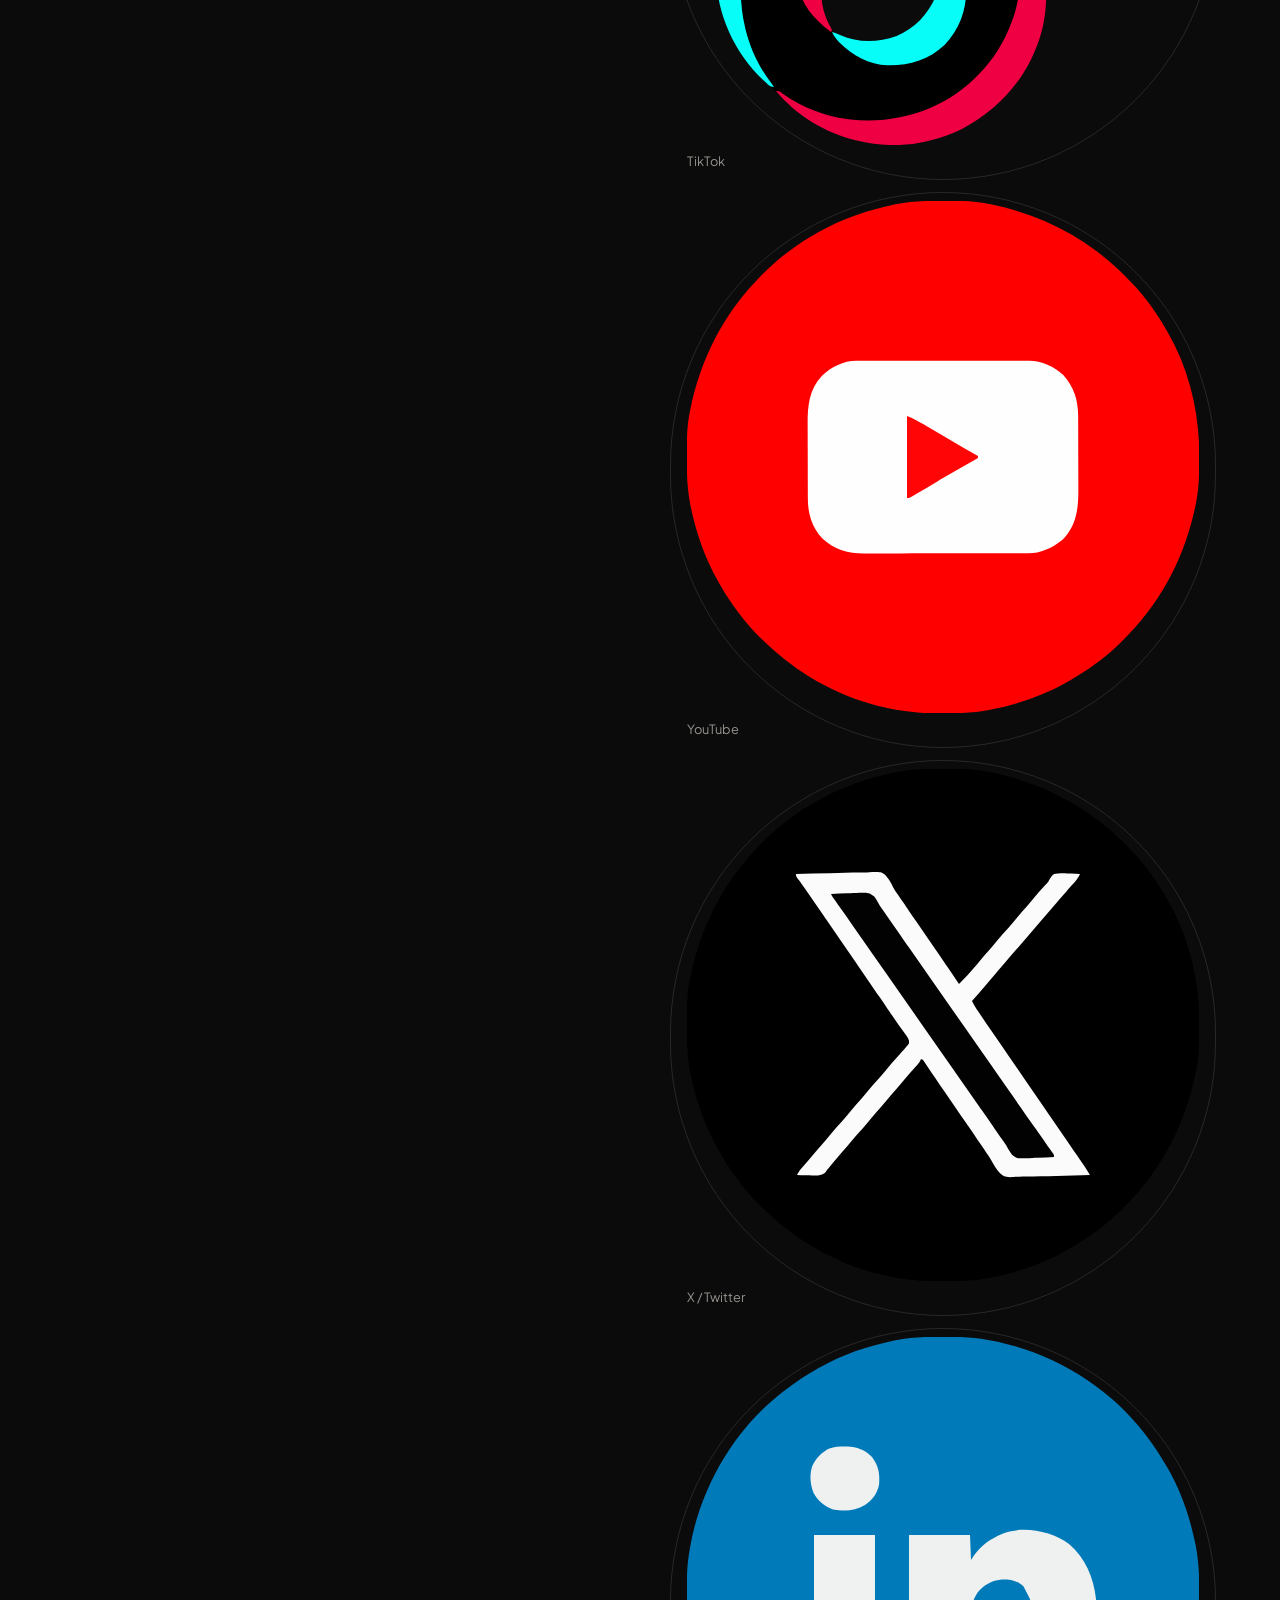
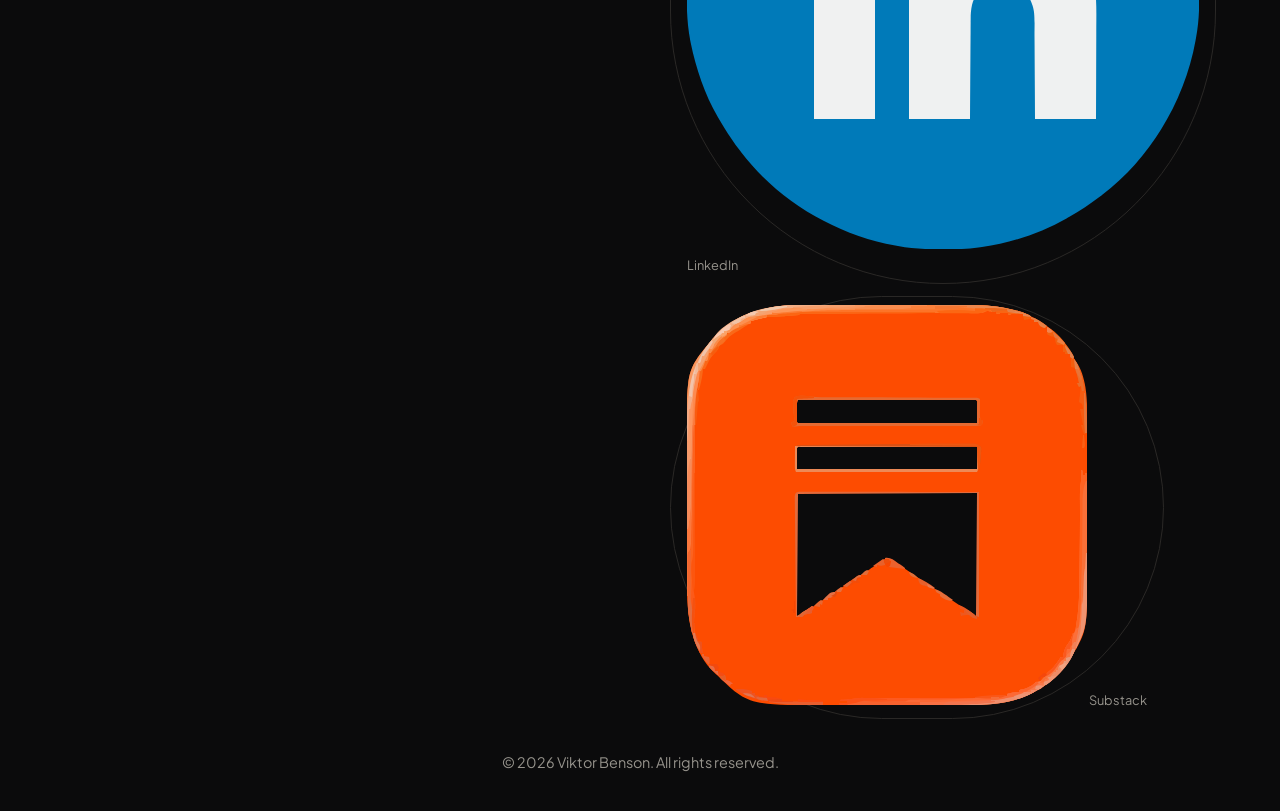
==== commit 956e48ed: "Add files via upload" ====
--- a/about.html
+++ b/about.html
@@ -11,14 +11,18 @@
 </head>
 <body>
 
-    <!-- NAVIGATION -->
-     <nav class="site-nav">
-        <div class="nav-inner">
-            <a href="index.html" class="brand">VIKTOR <span>BENSON</span></a>
-            <a href="index.html">Home</a>
-            <a href="blog.html">Blog</a>
-            <a href="mytools.html">My Tools</a>
-            <div class="calc-dropdown">
+     <!-- NAVIGATION -->
+      <nav class="site-nav">
+  <a href="index.html" class="brand">VIKTOR <span>BENSON</span></a>
+ 
+  <input type="checkbox" id="navToggle" class="nav-toggle">
+  <label for="navToggle" class="hamburger" aria-label="Toggle menu">☰</label>
+ 
+  <div class="nav-links">
+    <a href="index.html">Home</a>
+    <a href="blog.html">Blog</a>
+    <a href="mytools.html">My Tools</a>
+    <div class="calc-dropdown">
       <input type="checkbox" id="calcToggle" class="calc-toggle">
       <label for="calcToggle" class="calc-trigger">Calculator ▾</label>
       <div class="calc-panel">
@@ -40,12 +44,11 @@
         </a>
       </div>
     </div>
-            <a href="courses-services.html">Courses & Services</a>
-            <a href="reviews.html">Reviews</a>
-            <a href="courses-services.html" class="cta">Work With Me</a> 
-        </div>   
-     </nav>
-
+    <a href="courses-services.html">Courses & Services</a>
+    <a href="reviews.html">Reviews</a>
+    <a href="courses-services.html" class="cta">Work With Me</a>
+  </div>
+</nav>
      <!-- ABOUT PAGE -->
       <section class="about-page">
  
--- a/about.css
+++ b/about.css
@@ -92,11 +92,11 @@
     border-radius: 999px;
     transition: background .2s ease, color .2s ease; user-select: none;
 }
-.calc-trigger:hover{ color: var(--text) ;}
 .calc-panel{
     position: fixed;
     top:4.2rem;
-    right: 1.25rem;
+    left: 50%;
+    transform: translateX(-50%);
     width: 260px;
     background: var(--card);
     border: 1px solid var(--border);
@@ -115,9 +115,9 @@
     border: 1px solid transparent;
     text-decoration: none;
 }
-.calc-menu-item:hover, .calc-menu-item:focus, .calc-menu-item:active{ border-color: var(--gold); text-decoration: none;}
+
 .calc-menu-title{ display: block; color: var(--text); font-weight: 600; font-size: .9rem;}
-.calc-menu-title:hover, .calc-menu-title:focus, .calc-menu-title:active{ color: var(--gold);}
+.calc-menu-title:hover{ color: var(--gold);}
 .calc-menu-sub{ display: block; color: var(--sub); font-size: .78rem;}
 
 
@@ -267,6 +267,25 @@
 }
 .about-cta-form button:hover{ background: #D8B76A;}
 
+/* ---------- HAMBURGER + NAV-LINKS WRAPPER ---------- */
+.nav-toggle{ display: none;}
+.hamburger{
+    display: none;
+    cursor: pointer;
+    font-size: 1.4rem;
+    color: var(--text);
+    margin-left: auto;
+    padding: .25rem .5rem;
+    border-radius: 8px;
+}
+.hamburger:hover{ background: var(--border);}
+.nav-links{
+    display: flex;
+    flex-wrap: wrap;
+    align-items: center;
+    gap: 1.5rem;
+}
+
 /* ---------- FOOTER ---------- */
 .site-footer{
     border-top: 1px solid var(--border);
@@ -327,8 +346,19 @@
 .footer-social a:hover{ color: var(--text); border-color: var(--gold); }
 
 /* ---------- RESPONSIVE --------- */
+
+@media (max-width: 900px){
+  .hamburger{ display:block; }
+  .nav-links{
+    display:none; flex-direction:column; align-items:flex-start;
+    width:100%; gap:.4rem; margin-top:1rem;
+  }
+  .nav-toggle:checked ~ .nav-links{ display:flex; }
+  .nav-links .cta{ margin-top:.5rem; }
+  .calc-dropdown{ display: flex; flex-direction: column; align-items: flex-start; width:100%; }
+  .calc-panel{ position:static; margin-top:.4rem; width:100%; box-shadow:none; left: auto; transform: none; }
+}
+ 
 @media (max-width: 700px){
-    .site-nav{ flex-direction: column; align-items: flex-start;}
-    h1{ font-size: 1.9rem;}
-    .hero{ flex-direction: column;}
-}
+  .footer-grid{ grid-template-columns:repeat(2, 1fr); }
+}
